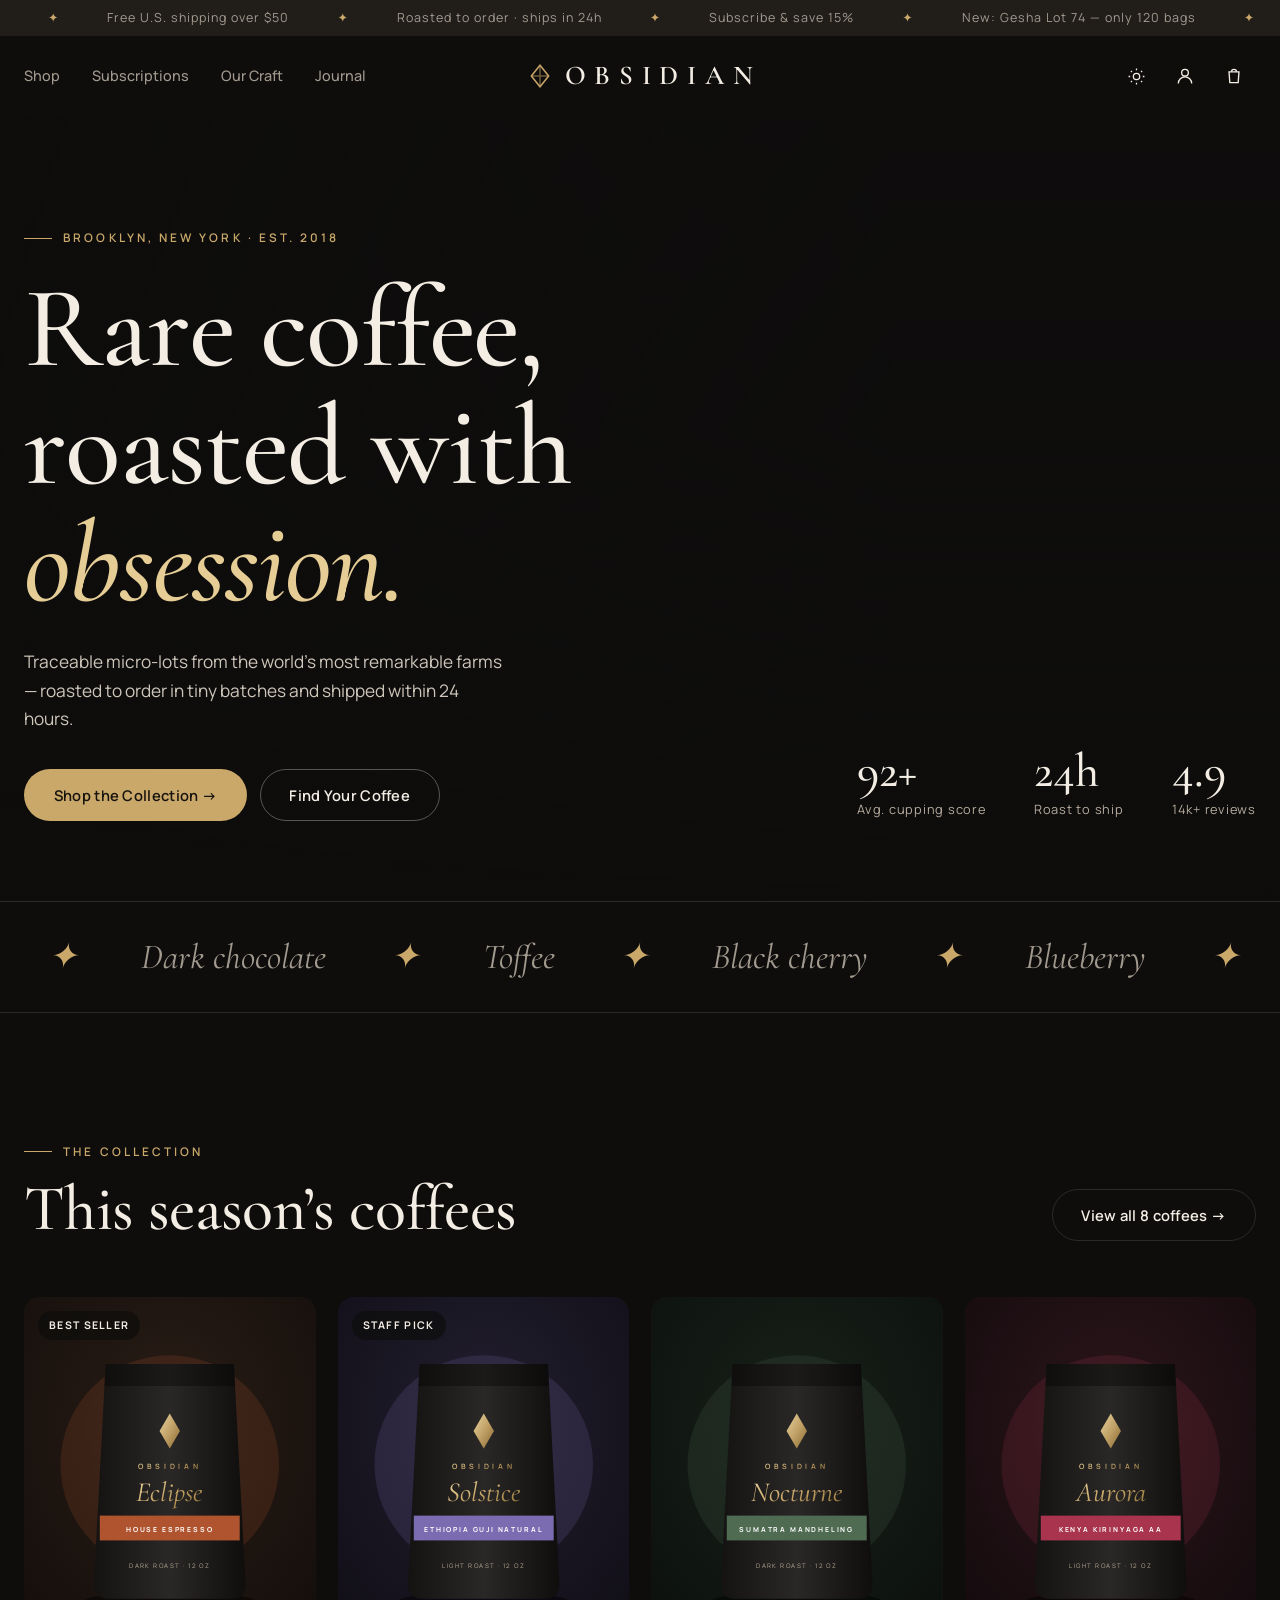
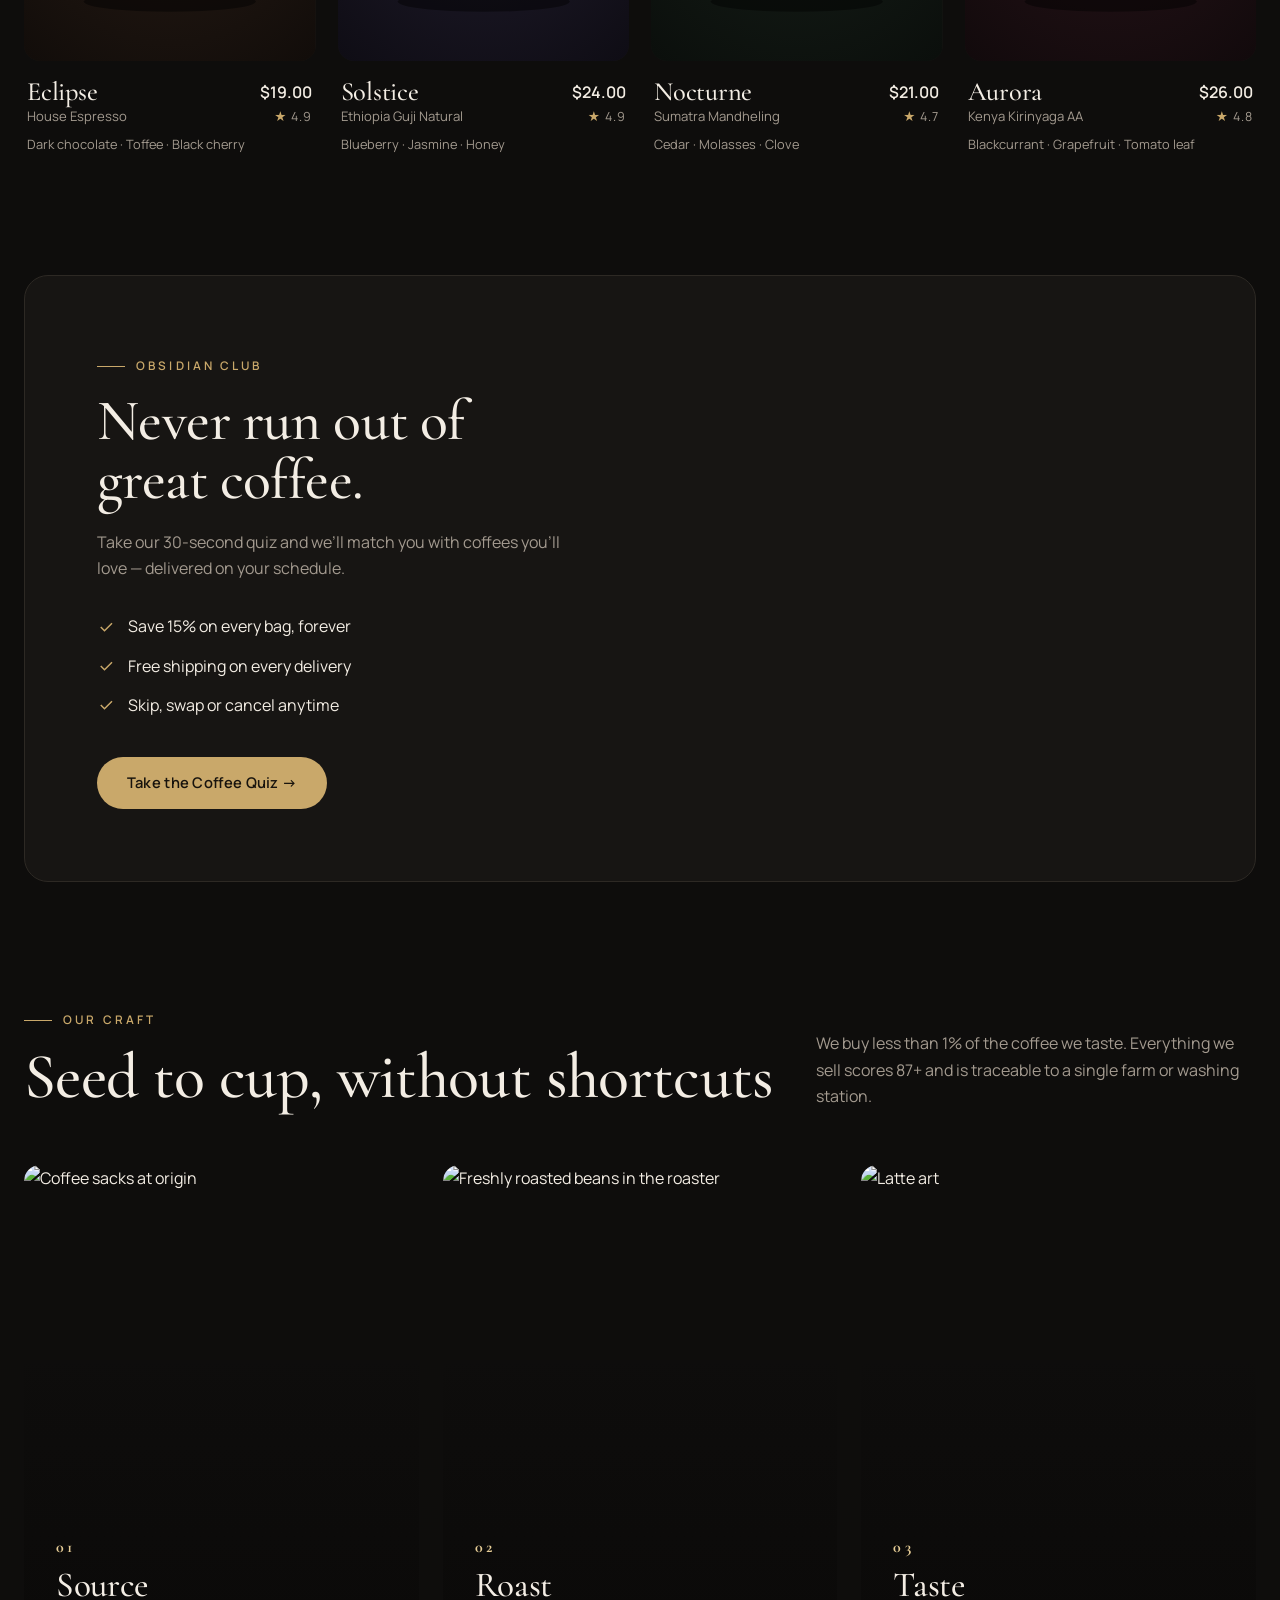
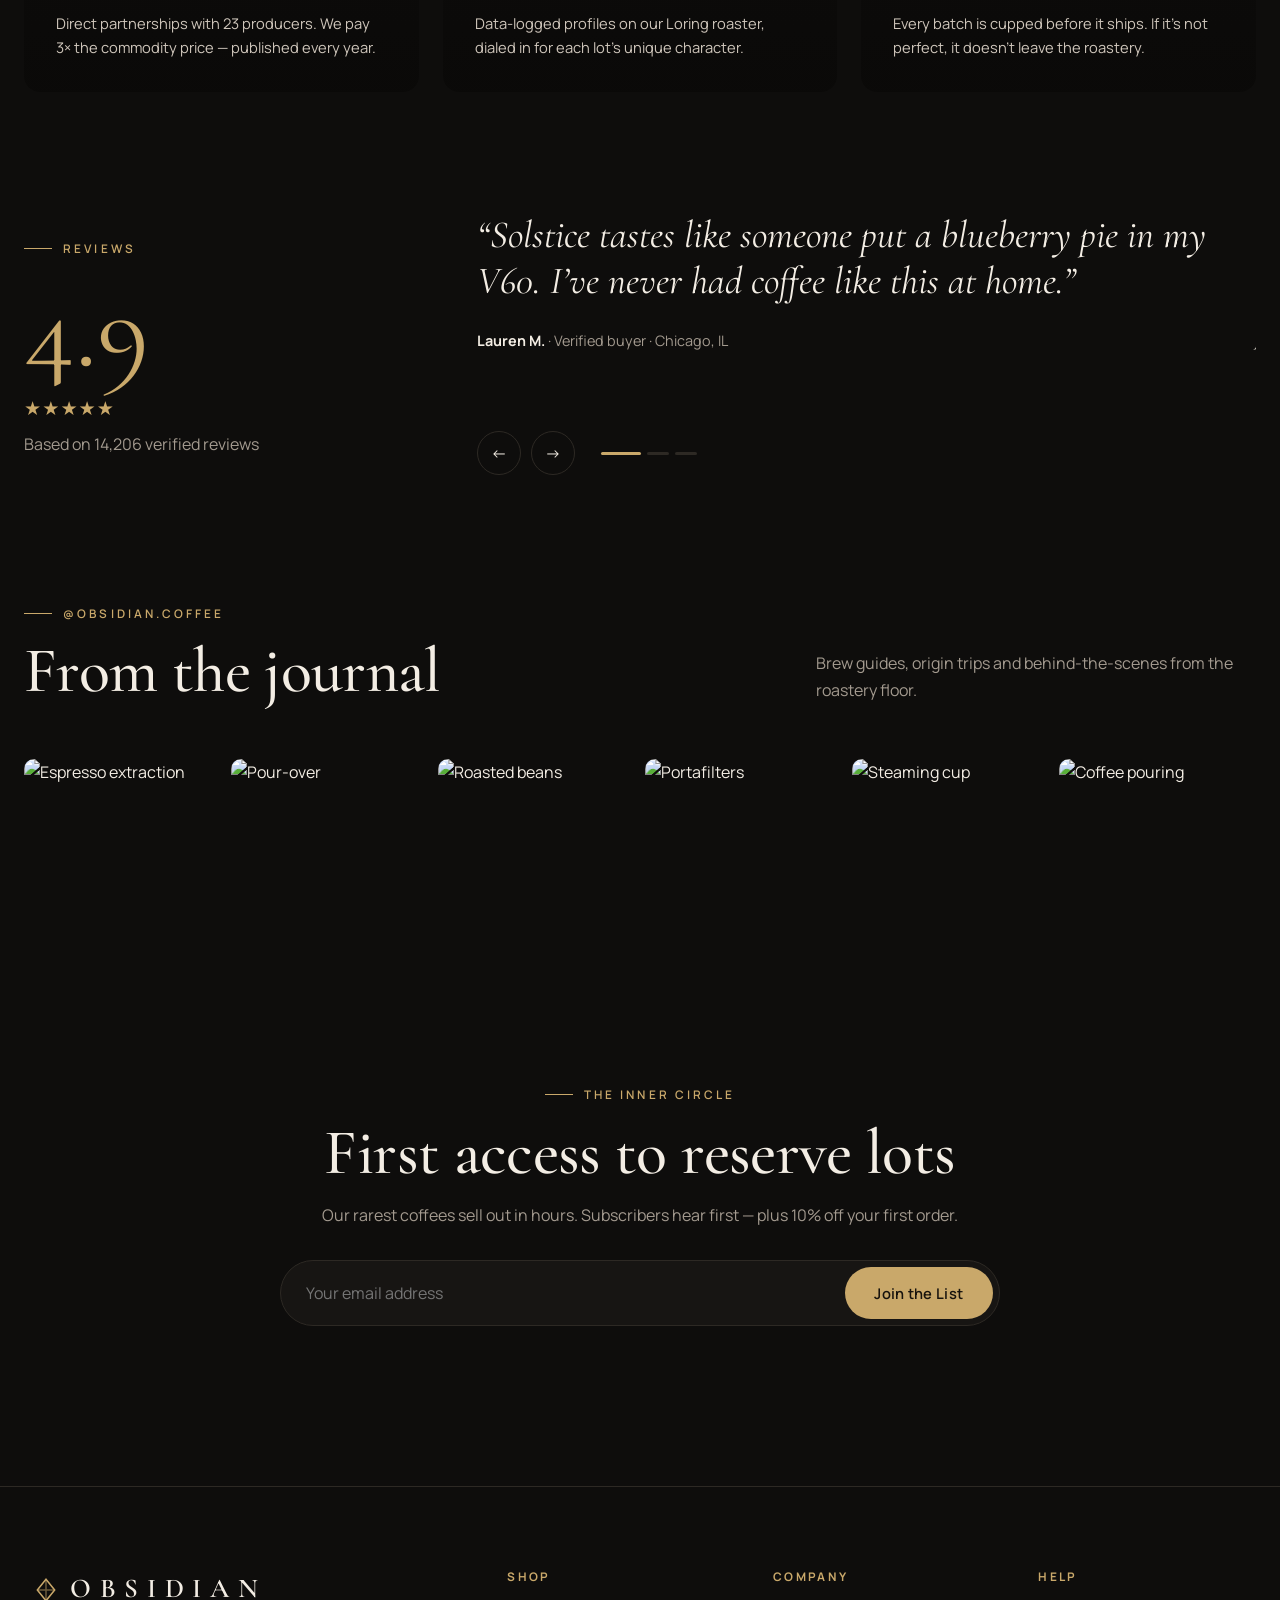
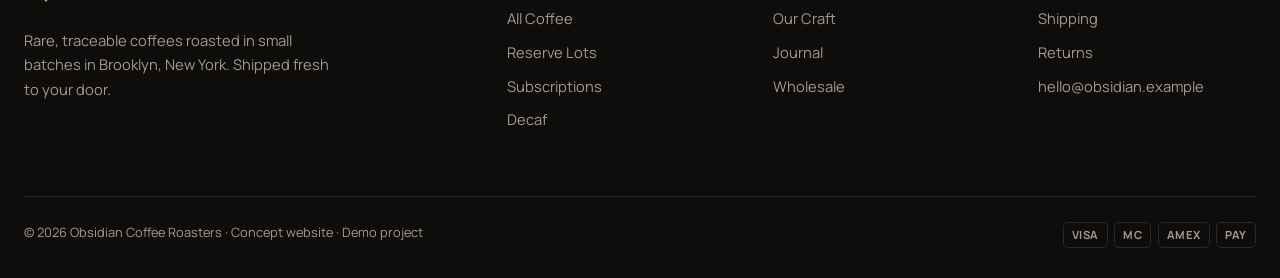
==== index.html @ 71ed1ef7 "Initial commit: Obsidian Coffee — premium e-commerce store with cart & checkout (Premium package, co" ====
<!doctype html>
<html lang="en">
<head>
<meta charset="utf-8">
<meta name="viewport" content="width=device-width, initial-scale=1">
<title>Obsidian Coffee Roasters — Rare Coffee, Roasted with Obsession</title>
<meta name="description" content="Rare, traceable specialty coffee roasted to order in Brooklyn, NY. Shop single origins, reserve lots and flexible subscriptions.">
<link rel="preconnect" href="https://fonts.googleapis.com"><link rel="preconnect" href="https://fonts.gstatic.com" crossorigin>
<link href="https://fonts.googleapis.com/css2?family=Cormorant+Garamond:ital,wght@0,500;0,600;1,500&family=Manrope:wght@400;500;600;700;800&display=swap" rel="stylesheet">
<link rel="icon" href="data:image/svg+xml,<svg xmlns='http://www.w3.org/2000/svg' viewBox='0 0 24 24'><rect width='24' height='24' rx='5' fill='%230e0d0c'/><path d='M12 3l7 9-7 9-7-9z' fill='%23c9a86a'/></svg>">
<link rel="stylesheet" href="assets/app.css">
</head>
<body data-page="home">
<div id="header"></div>

<main>
<section class="hero">
  <div class="hero-bg"></div>
  <div class="container">
    <span class="eyebrow fade-up">Brooklyn, New York · Est. 2018</span>
    <h1><span class="split-line"><span>Rare coffee,</span></span><span class="split-line"><span>roasted with</span></span><span class="split-line"><span><em>obsession.</em></span></span></h1>
    <div class="hero-row">
      <div class="fade-up">
        <p>Traceable micro-lots from the world’s most remarkable farms — roasted to order in tiny batches and shipped within 24 hours.</p>
        <div class="hero-actions">
          <a href="shop.html" class="btn btn-gold">Shop the Collection →</a>
          <a href="subscribe.html" class="btn btn-line">Find Your Coffee</a>
        </div>
      </div>
      <div class="hero-stats fade-up">
        <div><strong>92+</strong><span>Avg. cupping score</span></div>
        <div><strong>24h</strong><span>Roast to ship</span></div>
        <div><strong>4.9</strong><span>14k+ reviews</span></div>
      </div>
    </div>
  </div>
</section>

<div class="ticker"><div class="marquee" id="notesTicker"></div></div>

<section>
  <div class="container">
    <div class="section-head reveal">
      <div><span class="eyebrow">The Collection</span><h2>This season’s coffees</h2></div>
      <a href="shop.html" class="btn btn-line">View all 8 coffees →</a>
    </div>
    <div class="products" id="featured"></div>
  </div>
</section>

<section style="padding-top:0">
  <div class="container">
    <div class="sub-banner reveal">
      <div class="copy">
        <span class="eyebrow">Obsidian Club</span>
        <h2>Never run out of great coffee.</h2>
        <p>Take our 30-second quiz and we’ll match you with coffees you’ll love — delivered on your schedule.</p>
        <ul>
          <li><svg width="18" height="18" fill="none" stroke="currentColor" stroke-width="2" viewBox="0 0 24 24"><path d="M5 12l5 5L20 7"/></svg>Save 15% on every bag, forever</li>
          <li><svg width="18" height="18" fill="none" stroke="currentColor" stroke-width="2" viewBox="0 0 24 24"><path d="M5 12l5 5L20 7"/></svg>Free shipping on every delivery</li>
          <li><svg width="18" height="18" fill="none" stroke="currentColor" stroke-width="2" viewBox="0 0 24 24"><path d="M5 12l5 5L20 7"/></svg>Skip, swap or cancel anytime</li>
        </ul>
        <a href="subscribe.html" class="btn btn-gold">Take the Coffee Quiz →</a>
      </div>
      <div class="img" role="img" aria-label="Pour-over coffee"></div>
    </div>
  </div>
</section>

<section id="process" style="padding-top:0">
  <div class="container">
    <div class="section-head reveal">
      <div><span class="eyebrow">Our Craft</span><h2>Seed to cup, without shortcuts</h2></div>
      <p>We buy less than 1% of the coffee we taste. Everything we sell scores 87+ and is traceable to a single farm or washing station.</p>
    </div>
    <div class="process">
      <article class="reveal"><img src="https://images.unsplash.com/photo-1465176728568-7da7e336b1e9?auto=format&fit=crop&w=900&q=80" alt="Coffee sacks at origin" loading="lazy"><div class="txt"><b>01</b><h3>Source</h3><p>Direct partnerships with 23 producers. We pay 3× the commodity price — published every year.</p></div></article>
      <article class="reveal"><img src="https://images.unsplash.com/photo-1777383504831-d0f3c6e0486e?auto=format&fit=crop&w=900&q=80" alt="Freshly roasted beans in the roaster" loading="lazy"><div class="txt"><b>02</b><h3>Roast</h3><p>Data-logged profiles on our Loring roaster, dialed in for each lot’s unique character.</p></div></article>
      <article class="reveal"><img src="https://images.unsplash.com/photo-1512568400610-62da28bc8a13?auto=format&fit=crop&w=900&q=80" alt="Latte art" loading="lazy"><div class="txt"><b>03</b><h3>Taste</h3><p>Every batch is cupped before it ships. If it’s not perfect, it doesn’t leave the roastery.</p></div></article>
    </div>
  </div>
</section>

<section style="padding-top:0">
  <div class="container reviews-wrap">
    <div class="reveal">
      <span class="eyebrow">Reviews</span>
      <div class="score" style="margin-top:1rem">4.9</div>
      <div class="stars" style="font-size:1.2rem;margin:.4rem 0">★★★★★</div>
      <p class="muted">Based on 14,206 verified reviews</p>
    </div>
    <div class="slider reveal">
      <div class="slides" id="slides">
        <div class="slide"><blockquote>“Solstice tastes like someone put a blueberry pie in my V60. I’ve never had coffee like this at home.”</blockquote><cite><b>Lauren M.</b> · Verified buyer · Chicago, IL</cite></div>
        <div class="slide"><blockquote>“The subscription is flawless. Fresh bags show up right before I run out, and the Gesha was worth every penny.”</blockquote><cite><b>Daniel R.</b> · Obsidian Club member · Austin, TX</cite></div>
        <div class="slide"><blockquote>“Eclipse is the best espresso blend I’ve pulled on my machine. Thick, sweet, chocolatey — café quality.”</blockquote><cite><b>Ashley K.</b> · Verified buyer · San Diego, CA</cite></div>
      </div>
      <div class="slider-nav">
        <button class="icon-btn" id="prev" aria-label="Previous review" style="border-color:var(--line)">←</button>
        <button class="icon-btn" id="next" aria-label="Next review" style="border-color:var(--line)">→</button>
        <div class="dots" id="dots"><i class="on"></i><i></i><i></i></div>
      </div>
    </div>
  </div>
</section>

<section id="journal" style="padding-top:0">
  <div class="container">
    <div class="section-head reveal"><div><span class="eyebrow">@obsidian.coffee</span><h2>From the journal</h2></div><p>Brew guides, origin trips and behind-the-scenes from the roastery floor.</p></div>
    <div class="insta reveal">
      <a href="#" onclick="toast('Journal posts open in the full CMS build');return false"><img src="https://images.unsplash.com/photo-1609050471053-8636409f9f5b?auto=format&fit=crop&w=500&q=80" alt="Espresso extraction" loading="lazy"></a>
      <a href="#" onclick="toast('Journal posts open in the full CMS build');return false"><img src="https://images.unsplash.com/photo-1541469406036-71229832e06e?auto=format&fit=crop&w=500&q=80" alt="Pour-over" loading="lazy"></a>
      <a href="#" onclick="toast('Journal posts open in the full CMS build');return false"><img src="https://images.unsplash.com/photo-1773118360501-00f979fd9322?auto=format&fit=crop&w=500&q=80" alt="Roasted beans" loading="lazy"></a>
      <a href="#" onclick="toast('Journal posts open in the full CMS build');return false"><img src="https://images.unsplash.com/photo-1553292218-4892c2e7e1ae?auto=format&fit=crop&w=500&q=80" alt="Portafilters" loading="lazy"></a>
      <a href="#" onclick="toast('Journal posts open in the full CMS build');return false"><img src="https://images.unsplash.com/photo-1771736385651-c071580a9d78?auto=format&fit=crop&w=500&q=80" alt="Steaming cup" loading="lazy"></a>
      <a href="#" onclick="toast('Journal posts open in the full CMS build');return false"><img src="https://images.unsplash.com/photo-1758221054731-744af4bf4d68?auto=format&fit=crop&w=500&q=80" alt="Coffee pouring" loading="lazy"></a>
    </div>
  </div>
</section>

<section style="padding-top:0">
  <div class="container">
    <div class="news reveal">
      <span class="eyebrow">The Inner Circle</span>
      <h2>First access to reserve lots</h2>
      <p>Our rarest coffees sell out in hours. Subscribers hear first — plus 10% off your first order.</p>
      <form id="newsForm" novalidate><input type="email" placeholder="Your email address" aria-label="Email address" required><button class="btn btn-gold">Join the List</button></form>
    </div>
  </div>
</section>
</main>

<div id="footer"></div>
<script src="assets/app.js"></script>
<script>
document.getElementById('featured').innerHTML = PRODUCTS.slice(0, 4).map(productCard).join('');
const notes = [...new Set(PRODUCTS.flatMap(p => p.notes))];
document.getElementById('notesTicker').innerHTML = [...notes, ...notes].map(n => `<span>${n}</span>`).join('');
// review slider
let s = 0; const slides = document.getElementById('slides'), dots = [...document.querySelectorAll('#dots i')];
const go = n => { s = (n + 3) % 3; slides.style.transform = `translateX(-${s * 100}%)`; dots.forEach((d, i) => d.classList.toggle('on', i === s)); };
document.getElementById('prev').onclick = () => { go(s - 1); clearInterval(auto); };
document.getElementById('next').onclick = () => { go(s + 1); clearInterval(auto); };
const auto = setInterval(() => go(s + 1), 6000);
document.getElementById('newsForm').addEventListener('submit', e => {
  e.preventDefault(); const inp = e.target.querySelector('input');
  if (!/^\S+@\S+\.\S+$/.test(inp.value)) { inp.focus(); toast('Please enter a valid email'); return; }
  e.target.reset(); toast('Welcome! Your 10% code: WELCOME10');
});
observeReveals();
</script>
</body>
</html>
---- assets/app.css ----
:root{
  --bg:#0e0d0c; --surface:#171513; --surface-2:#211e1a; --text:#f3ede4; --muted:#a39a8f; --line:#2d2924;
  --gold:#c9a86a; --gold-2:#e6cd96; --on-gold:#17130d; --danger:#e07a5f; --ok:#8fbf8f;
  --radius:16px; --shadow:0 30px 60px -30px rgba(0,0,0,.6);
  --display:'Cormorant Garamond',Georgia,serif; --sans:'Manrope',system-ui,-apple-system,Segoe UI,Roboto,sans-serif;
  color-scheme:dark;
}
[data-theme="light"]{
  --bg:#f6f2ec; --surface:#fffdf9; --surface-2:#efe8dd; --text:#1a1714; --muted:#6d645a; --line:#e2d9cc;
  --gold:#9c7a3c; --gold-2:#7d5f28; --on-gold:#fff; --shadow:0 30px 60px -30px rgba(60,40,20,.25);
  color-scheme:light;
}
*{box-sizing:border-box;margin:0;padding:0}
html{scroll-behavior:smooth}
body{font-family:var(--sans);background:var(--bg);color:var(--text);line-height:1.65;-webkit-font-smoothing:antialiased;transition:background .4s,color .4s}
body.lock{overflow:hidden}
img{max-width:100%;display:block}
a{color:inherit;text-decoration:none}
button{font:inherit;color:inherit}
.container{width:min(1280px,100% - 48px);margin-inline:auto}
h1,h2,h3{font-family:var(--display);font-weight:500;line-height:1.02;letter-spacing:-.01em}
.eyebrow{font-size:.74rem;letter-spacing:.26em;text-transform:uppercase;color:var(--gold);font-weight:600;display:inline-flex;align-items:center;gap:.7rem}
.eyebrow::before{content:"";width:28px;height:1px;background:currentColor}
.btn{display:inline-flex;align-items:center;justify-content:center;gap:.6rem;height:52px;padding:0 1.8rem;border-radius:999px;font-weight:600;font-size:.92rem;letter-spacing:.02em;border:1px solid transparent;cursor:pointer;transition:.25s;white-space:nowrap}
.btn-gold{background:var(--gold);color:var(--on-gold)}
.btn-gold:hover{background:var(--gold-2);transform:translateY(-1px)}
.btn-line{border-color:var(--line);background:transparent}
.btn-line:hover{border-color:var(--gold);color:var(--gold)}
.btn-block{width:100%}
.btn:disabled{opacity:.5;cursor:not-allowed;transform:none}
.icon-btn{width:44px;height:44px;border-radius:50%;display:grid;place-items:center;background:transparent;border:1px solid transparent;cursor:pointer;transition:.2s;position:relative}
.icon-btn:hover{border-color:var(--line);color:var(--gold)}
.cart-count{position:absolute;top:2px;right:0;min-width:19px;height:19px;padding:0 5px;border-radius:999px;background:var(--gold);color:var(--on-gold);font-size:.68rem;font-weight:800;display:grid;place-items:center;transform:scale(0);transition:.3s cubic-bezier(.3,1.6,.5,1)}
.cart-count.has{transform:scale(1)}
.bump{animation:bump .5s}
@keyframes bump{40%{transform:scale(1.35)}}
section{padding:120px 0}
.section-head{display:flex;justify-content:space-between;align-items:end;gap:2rem;margin-bottom:3.5rem;flex-wrap:wrap}
.section-head h2{font-size:clamp(2.4rem,5vw,4rem);margin-top:.9rem}
.section-head p{color:var(--muted);max-width:440px}

/* header */
.topbar{background:var(--surface-2);font-size:.78rem;letter-spacing:.08em;color:var(--muted);overflow:hidden;height:36px;display:flex;align-items:center}
.marquee{display:flex;gap:3rem;white-space:nowrap;animation:marq 40s linear infinite;padding-left:3rem}
.marquee span::before{content:"✦";color:var(--gold);margin-right:3rem}
@keyframes marq{to{transform:translateX(-50%)}}
.site-header{position:sticky;top:0;z-index:60;transition:.3s;border-bottom:1px solid transparent}
.site-header.scrolled{background:color-mix(in srgb,var(--bg) 88%,transparent);backdrop-filter:blur(14px);border-color:var(--line)}
.nav{height:80px;display:grid;grid-template-columns:1fr auto 1fr;align-items:center}
.nav-links{display:flex;gap:2rem;list-style:none;font-size:.9rem;font-weight:500}
.nav-links a{position:relative;padding:.4rem 0;color:var(--muted);transition:.2s}
.nav-links a:hover,.nav-links a.active{color:var(--text)}
.nav-links a.active::after{content:"";position:absolute;left:0;right:0;bottom:0;height:1px;background:var(--gold)}
.brand{font-family:var(--display);font-size:1.7rem;letter-spacing:.32em;font-weight:600;display:flex;align-items:center;gap:.7rem;padding-left:.32em}
.brand svg{width:26px;height:26px;color:var(--gold)}
.nav-actions{display:flex;justify-content:flex-end;gap:.3rem}
.burger{display:none}

/* hero */
.hero{position:relative;min-height:calc(100vh - 116px);display:flex;align-items:flex-end;padding:0 0 80px;overflow:hidden}
.hero-bg{position:absolute;inset:0;background:url('https://images.unsplash.com/photo-1782973510475-bfded39e3ca6?auto=format&fit=crop&w=2200&q=80') center/cover;transform:scale(1.08);animation:heroZoom 14s ease-out forwards}
.hero-bg::after{content:"";position:absolute;inset:0;background:linear-gradient(180deg,rgba(14,13,12,.35) 0%,rgba(14,13,12,.2) 40%,rgba(14,13,12,.95) 100%),linear-gradient(90deg,rgba(14,13,12,.7),transparent 70%)}
@keyframes heroZoom{to{transform:scale(1)}}
.hero .container{position:relative;color:#f3ede4}
.hero h1{font-size:clamp(3.4rem,9vw,8.4rem);max-width:1000px;margin:1.4rem 0 1.6rem}
.hero h1 em{color:var(--gold-2);font-style:italic}
[data-theme="light"] .hero h1 em{color:#e6cd96}
.hero p{max-width:480px;color:#cfc6bb;font-size:1.08rem}
.hero-row{display:flex;justify-content:space-between;align-items:end;gap:2rem;flex-wrap:wrap}
.hero-actions{display:flex;gap:.8rem;margin-top:2.2rem;flex-wrap:wrap}
.hero .btn-line{color:#f3ede4;border-color:rgba(255,255,255,.3)}
.hero-stats{display:flex;gap:3rem}
.hero-stats strong{font-family:var(--display);font-size:3rem;font-weight:500;display:block;line-height:1;color:#f3ede4}
.hero-stats span{font-size:.8rem;color:#b5aa9d;letter-spacing:.06em}
.split-line{display:block;overflow:hidden}
.split-line>span{display:block;transform:translateY(105%);animation:rise 1s cubic-bezier(.2,.8,.2,1) forwards}
.split-line:nth-child(2)>span{animation-delay:.12s}.split-line:nth-child(3)>span{animation-delay:.24s}
@keyframes rise{to{transform:none}}
.fade-up{opacity:0;transform:translateY(20px);animation:fadeUp .9s .45s forwards}
@keyframes fadeUp{to{opacity:1;transform:none}}

/* notes ticker */
.ticker{border-block:1px solid var(--line);padding:26px 0;overflow:hidden}
.ticker .marquee{animation-duration:55s;font-family:var(--display);font-size:2.2rem;font-style:italic;color:var(--muted);gap:4rem}
.ticker .marquee span::before{margin-right:4rem}

/* product card */
.products{display:grid;grid-template-columns:repeat(4,1fr);gap:28px 22px}
.pcard{position:relative;display:flex;flex-direction:column}
.pcard .media{position:relative;aspect-ratio:4/5;border-radius:var(--radius);overflow:hidden;background:var(--surface)}
.pcard .media svg{transition:transform .8s cubic-bezier(.2,.8,.2,1)}
.pcard:hover .media svg{transform:scale(1.06)}
.pcard .tags{position:absolute;top:14px;left:14px;display:flex;gap:6px;z-index:2}
.pill{font-size:.66rem;font-weight:700;letter-spacing:.12em;text-transform:uppercase;padding:.35rem .7rem;border-radius:999px;background:rgba(14,13,12,.7);color:#f3ede4;backdrop-filter:blur(6px)}
.pill.gold{background:var(--gold);color:var(--on-gold)}
.quick{position:absolute;left:14px;right:14px;bottom:14px;z-index:2;opacity:0;transform:translateY(12px);transition:.35s;height:46px;font-size:.85rem}
.pcard:hover .quick,.pcard:focus-within .quick{opacity:1;transform:none}
.pcard .info{padding:1.1rem .2rem 0;display:flex;justify-content:space-between;gap:1rem}
.pcard h3{font-size:1.65rem}
.pcard .origin{font-size:.82rem;color:var(--muted)}
.pcard .price{font-weight:600;white-space:nowrap}
.pcard .notes{font-size:.8rem;color:var(--muted);margin-top:.35rem;padding:0 .2rem}
.stars{color:var(--gold);letter-spacing:1px;font-size:.85rem}

/* feature blocks */
.sub-banner{display:grid;grid-template-columns:1fr 1fr;border-radius:24px;overflow:hidden;background:var(--surface);border:1px solid var(--line)}
.sub-banner .copy{padding:4.5rem}
.sub-banner h2{font-size:clamp(2.4rem,4.5vw,3.8rem);margin:1rem 0 1.2rem}
.sub-banner p{color:var(--muted);margin-bottom:2rem}
.sub-banner ul{list-style:none;display:grid;gap:.8rem;margin-bottom:2.4rem}
.sub-banner li{display:flex;gap:.8rem;align-items:center}
.sub-banner li svg{color:var(--gold);flex:none}
.sub-banner .img{min-height:520px;background:url('https://images.unsplash.com/photo-1758221052634-33f352d1318b?auto=format&fit=crop&w=1200&q=80') center/cover}
.process{display:grid;grid-template-columns:repeat(3,1fr);gap:24px}
.process article{position:relative;border-radius:var(--radius);overflow:hidden;aspect-ratio:3/4;display:flex;align-items:flex-end;padding:2rem;color:#f3ede4}
.process article img{position:absolute;inset:0;width:100%;height:100%;object-fit:cover;transition:transform 1s}
.process article:hover img{transform:scale(1.05)}
.process article::after{content:"";position:absolute;inset:0;background:linear-gradient(transparent 35%,rgba(10,9,8,.92))}
.process .txt{position:relative;z-index:1}
.process b{font-family:var(--display);font-size:1rem;color:var(--gold-2);letter-spacing:.2em}
.process h3{font-size:2.2rem;margin:.4rem 0 .5rem}
.process p{font-size:.92rem;color:#cfc6bb}

/* reviews */
.reviews-wrap{display:grid;grid-template-columns:1fr 2fr;gap:4rem;align-items:center}
.score{font-family:var(--display);font-size:7rem;line-height:1;color:var(--gold)}
.slider{position:relative;overflow:hidden}
.slides{display:flex;transition:transform .7s cubic-bezier(.2,.8,.2,1)}
.slide{flex:0 0 100%;padding-right:2rem}
.slide blockquote{font-family:var(--display);font-size:clamp(1.8rem,3vw,2.6rem);line-height:1.2;font-style:italic}
.slide cite{display:block;margin-top:1.6rem;font-style:normal;color:var(--muted);font-size:.9rem}
.slide cite b{color:var(--text)}
.slider-nav{display:flex;gap:.6rem;margin-top:2rem;align-items:center}
.dots{display:flex;gap:6px;margin-left:1rem}
.dots i{width:22px;height:3px;border-radius:2px;background:var(--line);transition:.3s}
.dots i.on{background:var(--gold);width:40px}

/* insta */
.insta{display:grid;grid-template-columns:repeat(6,1fr);gap:10px}
.insta a{aspect-ratio:1;overflow:hidden;border-radius:10px;position:relative}
.insta img{width:100%;height:100%;object-fit:cover;transition:.6s}
.insta a:hover img{transform:scale(1.08);filter:brightness(.7)}

/* newsletter */
.news{text-align:center;max-width:720px;margin:auto}
.news h2{font-size:clamp(2.4rem,5vw,4rem);margin:1rem 0}
.news p{color:var(--muted)}
.news form{display:flex;gap:.6rem;margin-top:2rem;background:var(--surface);border:1px solid var(--line);border-radius:999px;padding:6px}
.news input{flex:1;background:transparent;border:0;padding:0 1.2rem;color:var(--text);font:inherit;outline:none;min-width:0}

/* footer */
footer{border-top:1px solid var(--line);padding:80px 0 30px;margin-top:40px}
.foot-grid{display:grid;grid-template-columns:2fr 1fr 1fr 1fr;gap:3rem}
footer h5{font-size:.74rem;letter-spacing:.2em;text-transform:uppercase;color:var(--gold);margin-bottom:1.2rem}
footer ul{list-style:none;display:grid;gap:.6rem;font-size:.92rem;color:var(--muted)}
footer ul a:hover{color:var(--text)}
footer p{color:var(--muted);font-size:.92rem;max-width:320px;margin-top:1rem}
.foot-bottom{display:flex;justify-content:space-between;flex-wrap:wrap;gap:1rem;margin-top:4rem;padding-top:1.6rem;border-top:1px solid var(--line);font-size:.8rem;color:var(--muted)}
.pay-icons{display:flex;gap:.4rem}
.pay-icons span{border:1px solid var(--line);border-radius:5px;padding:.15rem .5rem;font-size:.7rem;font-weight:700;letter-spacing:.05em}

/* cart drawer */
.overlay{position:fixed;inset:0;background:rgba(0,0,0,.55);backdrop-filter:blur(3px);z-index:90;opacity:0;pointer-events:none;transition:.35s}
.overlay.open{opacity:1;pointer-events:auto}
.drawer{position:fixed;top:0;right:0;bottom:0;width:min(440px,100%);background:var(--surface);z-index:100;transform:translateX(100%);transition:transform .45s cubic-bezier(.2,.8,.2,1);display:flex;flex-direction:column;border-left:1px solid var(--line)}
.drawer.open{transform:none}
.drawer-head{display:flex;justify-content:space-between;align-items:center;padding:1.4rem 1.6rem;border-bottom:1px solid var(--line)}
.drawer-head h3{font-size:1.9rem}
.ship-bar{padding:1rem 1.6rem;border-bottom:1px solid var(--line);font-size:.85rem}
.ship-bar .track{height:4px;background:var(--surface-2);border-radius:2px;margin-top:.6rem;overflow:hidden}
.ship-bar .fill{height:100%;background:var(--gold);transition:width .5s}
.drawer-body{flex:1;overflow-y:auto;padding:.4rem 1.6rem}
.line-item{display:grid;grid-template-columns:76px 1fr auto;gap:1rem;padding:1.2rem 0;border-bottom:1px solid var(--line)}
.line-item .thumb{width:76px;height:92px;border-radius:10px;overflow:hidden}
.line-item h4{font-family:var(--display);font-size:1.3rem;font-weight:500;line-height:1.1}
.line-item small{color:var(--muted);font-size:.78rem;display:block;margin-top:.2rem}
.line-item .right{text-align:right;display:flex;flex-direction:column;justify-content:space-between;align-items:flex-end}
.qty{display:inline-flex;align-items:center;border:1px solid var(--line);border-radius:999px;margin-top:.7rem}
.qty button{width:30px;height:30px;background:none;border:0;cursor:pointer;font-size:1rem}
.qty button:hover{color:var(--gold)}
.qty span{min-width:22px;text-align:center;font-size:.88rem;font-weight:600}
.remove{background:none;border:0;color:var(--muted);font-size:.76rem;text-decoration:underline;cursor:pointer}
.remove:hover{color:var(--danger)}
.empty{text-align:center;padding:4rem 1rem;color:var(--muted)}
.empty svg{margin:0 auto 1rem;color:var(--line)}
.drawer-foot{padding:1.4rem 1.6rem;border-top:1px solid var(--line);display:grid;gap:.9rem}
.row{display:flex;justify-content:space-between;font-size:.92rem}
.row.total{font-size:1.1rem;font-weight:700}
.muted{color:var(--muted)}
.upsell{background:var(--surface-2);border-radius:12px;padding:.9rem;display:flex;gap:.9rem;align-items:center;margin:1rem 0}
.upsell .thumb{width:54px;height:64px;border-radius:8px;overflow:hidden;flex:none}
.upsell div{flex:1;font-size:.85rem}
.upsell b{font-family:var(--display);font-size:1.15rem;font-weight:500;display:block}
.upsell button{height:36px;padding:0 1rem;font-size:.78rem}

/* toast */
.toast{position:fixed;left:50%;bottom:30px;z-index:120;transform:translate(-50%,30px);opacity:0;pointer-events:none;background:var(--text);color:var(--bg);padding:.95rem 1.4rem;border-radius:999px;font-size:.9rem;font-weight:600;transition:.35s;display:flex;align-items:center;gap:.6rem;box-shadow:var(--shadow)}
.toast.show{opacity:1;transform:translate(-50%,0)}

/* page hero */
.page-hero{padding:80px 0 50px}
.page-hero h1{font-size:clamp(3rem,7vw,6rem);margin:1rem 0}
.page-hero p{color:var(--muted);max-width:560px}
.crumbs{font-size:.8rem;color:var(--muted);letter-spacing:.06em;margin-bottom:1.4rem}
.crumbs a:hover{color:var(--gold)}

/* shop */
.shop{display:grid;grid-template-columns:260px 1fr;gap:3rem;align-items:start;padding-bottom:100px}
.sidebar{position:sticky;top:100px;display:grid;gap:2rem}
.fgroup h4{font-size:.74rem;letter-spacing:.2em;text-transform:uppercase;color:var(--gold);margin-bottom:1rem;font-weight:700}
.check{display:flex;align-items:center;gap:.7rem;padding:.35rem 0;cursor:pointer;font-size:.92rem;color:var(--muted)}
.check:hover{color:var(--text)}
.check input{appearance:none;width:18px;height:18px;border:1px solid var(--line);border-radius:5px;display:grid;place-items:center;cursor:pointer;flex:none}
.check input:checked{background:var(--gold);border-color:var(--gold)}
.check input:checked::after{content:"✓";color:var(--on-gold);font-size:.72rem;font-weight:800}
.check .n{margin-left:auto;font-size:.78rem}
.search{position:relative}
.search input,.field,select.field{width:100%;height:48px;background:var(--surface);border:1px solid var(--line);border-radius:12px;padding:0 1rem 0 2.8rem;color:var(--text);font:inherit;outline:none;transition:.2s}
.search input:focus,.field:focus{border-color:var(--gold)}
.search svg{position:absolute;left:1rem;top:50%;transform:translateY(-50%);color:var(--muted)}
input[type=range]{width:100%;accent-color:var(--gold)}
.range-row{display:flex;justify-content:space-between;font-size:.85rem;color:var(--muted);margin-top:.4rem}
.toolbar{display:flex;justify-content:space-between;align-items:center;margin-bottom:1.8rem;gap:1rem;flex-wrap:wrap}
.toolbar select{height:44px;background:var(--surface);border:1px solid var(--line);border-radius:999px;padding:0 1.2rem;color:var(--text);font:inherit;cursor:pointer}
.active-filters{display:flex;gap:.5rem;flex-wrap:wrap}
.active-filters button{background:var(--surface-2);border:0;border-radius:999px;padding:.35rem .8rem;font-size:.8rem;cursor:pointer}
.active-filters button:hover{color:var(--danger)}
.shop .products{grid-template-columns:repeat(3,1fr)}
.no-results{grid-column:1/-1;text-align:center;padding:5rem 0;color:var(--muted)}
.filter-toggle{display:none}
.sidebar-head{justify-content:space-between;align-items:center}

/* product page */
.pdp{display:grid;grid-template-columns:1.15fr 1fr;gap:5rem;padding:30px 0 100px;align-items:start}
.pdp-gallery{display:grid;grid-template-columns:84px 1fr;gap:14px;position:sticky;top:100px}
.pdp-thumbs{display:grid;gap:10px;align-content:start}
.pdp-thumbs button{aspect-ratio:4/5;border-radius:10px;overflow:hidden;border:1px solid var(--line);cursor:pointer;padding:0;background:none;opacity:.6;transition:.2s}
.pdp-thumbs button.on{opacity:1;border-color:var(--gold)}
.pdp-thumbs img{width:100%;height:100%;object-fit:cover}
.pdp-main{aspect-ratio:4/5;border-radius:var(--radius);overflow:hidden;background:var(--surface);cursor:zoom-in;position:relative}
.pdp-main img,.pdp-main svg{width:100%;height:100%;object-fit:cover;transition:transform .4s}
.pdp-main.zoom img,.pdp-main.zoom svg{transform:scale(1.8)}
.pdp h1{font-size:clamp(3rem,5vw,4.6rem);margin:.8rem 0 .6rem}
.pdp .sub{color:var(--muted);font-size:1.02rem}
.pdp-rating{display:flex;gap:.7rem;align-items:center;margin:1rem 0 1.6rem;font-size:.88rem;color:var(--muted)}
.pdp-price{font-family:var(--display);font-size:2.6rem;display:flex;align-items:baseline;gap:.8rem}
.pdp-price s{font-size:1.4rem;color:var(--muted)}
.save-tag{font-family:var(--sans);font-size:.72rem;font-weight:700;letter-spacing:.1em;background:var(--gold);color:var(--on-gold);padding:.25rem .6rem;border-radius:999px}
.opt{margin-top:1.8rem}
.opt-label{display:flex;justify-content:space-between;font-size:.82rem;margin-bottom:.7rem;font-weight:600}
.opt-label span{color:var(--muted);font-weight:500}
.choices{display:flex;gap:.5rem;flex-wrap:wrap}
.choice{border:1px solid var(--line);background:transparent;border-radius:12px;padding:.75rem 1.1rem;cursor:pointer;font-size:.88rem;transition:.2s;text-align:left}
.choice small{display:block;color:var(--muted);font-size:.74rem}
.choice:hover{border-color:var(--muted)}
.choice.on{border-color:var(--gold);background:color-mix(in srgb,var(--gold) 10%,transparent)}
.purchase{display:grid;gap:.6rem;margin-top:1.8rem}
.ptype{display:flex;align-items:center;gap:1rem;border:1px solid var(--line);border-radius:14px;padding:1rem 1.2rem;cursor:pointer;transition:.2s}
.ptype.on{border-color:var(--gold)}
.ptype .radio{width:20px;height:20px;border-radius:50%;border:1.5px solid var(--muted);display:grid;place-items:center;flex:none}
.ptype.on .radio{border-color:var(--gold)}
.ptype.on .radio::after{content:"";width:10px;height:10px;border-radius:50%;background:var(--gold)}
.ptype .t{flex:1}
.ptype .t b{display:block;font-size:.95rem}
.ptype .t small{color:var(--muted)}
.ptype select{background:var(--surface-2);border:1px solid var(--line);color:var(--text);border-radius:8px;padding:.35rem .5rem;font:inherit;font-size:.8rem;margin-top:.4rem}
.buy-row{display:flex;gap:.7rem;margin-top:1.6rem}
.buy-row .qty{margin:0;height:52px}
.buy-row .qty button{width:40px;height:50px}
.buy-row .btn{flex:1}
.perks{display:grid;grid-template-columns:repeat(3,1fr);gap:.8rem;margin-top:1.6rem}
.perks div{background:var(--surface);border:1px solid var(--line);border-radius:12px;padding:.9rem;font-size:.78rem;color:var(--muted);text-align:center}
.perks svg{margin:0 auto .4rem;color:var(--gold)}
.tabs{margin-top:2.6rem;border-top:1px solid var(--line)}
.tabs-nav{display:flex;gap:2rem;border-bottom:1px solid var(--line)}
.tabs-nav button{background:none;border:0;padding:1.1rem 0;cursor:pointer;color:var(--muted);font-weight:600;font-size:.9rem;position:relative}
.tabs-nav button.on{color:var(--text)}
.tabs-nav button.on::after{content:"";position:absolute;left:0;right:0;bottom:-1px;height:2px;background:var(--gold)}
.tab-panel{display:none;padding:1.6rem 0;color:var(--muted);font-size:.95rem}
.tab-panel.on{display:block;animation:fadeUp .4s forwards;opacity:0}
.spec-list{display:grid;grid-template-columns:1fr 1fr;gap:1rem 2rem}
.spec-list div{border-bottom:1px solid var(--line);padding-bottom:.6rem}
.spec-list small{display:block;font-size:.7rem;letter-spacing:.16em;text-transform:uppercase;color:var(--gold);font-weight:700}
.spec-list span{color:var(--text)}
.flavor{display:grid;gap:.8rem;margin-top:1.4rem}
.flavor div{display:grid;grid-template-columns:90px 1fr;align-items:center;gap:1rem;font-size:.84rem}
.flavor .bar{height:4px;background:var(--surface-2);border-radius:2px;overflow:hidden}
.flavor .bar i{display:block;height:100%;background:var(--gold)}
.review-item{border-bottom:1px solid var(--line);padding:1rem 0}
.review-item b{color:var(--text)}
.recipe{display:grid;grid-template-columns:repeat(4,1fr);gap:.8rem;margin-bottom:1rem}
.recipe div{background:var(--surface);border:1px solid var(--line);border-radius:12px;padding:1rem;text-align:center}
.recipe strong{display:block;font-family:var(--display);font-size:1.7rem;color:var(--text);font-weight:500}
.stock{display:flex;align-items:center;gap:.5rem;font-size:.84rem;margin-top:1rem;color:var(--ok)}
.stock i{width:8px;height:8px;border-radius:50%;background:currentColor;box-shadow:0 0 0 4px color-mix(in srgb,currentColor 25%,transparent)}
.stock.low{color:var(--danger)}

/* checkout */
.checkout{display:grid;grid-template-columns:1.3fr 1fr;gap:4rem;padding:40px 0 100px;align-items:start}
.steps{display:flex;gap:.6rem;align-items:center;margin-bottom:2.4rem;font-size:.85rem;flex-wrap:wrap}
.steps span{color:var(--muted);display:flex;align-items:center;gap:.5rem}
.steps span b{width:26px;height:26px;border-radius:50%;border:1px solid var(--line);display:grid;place-items:center;font-size:.75rem}
.steps span.on{color:var(--text)}
.steps span.on b{background:var(--gold);color:var(--on-gold);border-color:var(--gold)}
.steps span.done b{background:var(--surface-2);color:var(--gold)}
.steps i{width:30px;height:1px;background:var(--line)}
.co-step{display:none}
.co-step.on{display:block;animation:fadeUp .5s forwards;opacity:0}
.co-step h2{font-size:2.4rem;margin-bottom:1.4rem}
.fgrid{display:grid;grid-template-columns:1fr 1fr;gap:1rem}
.fgrid .full{grid-column:1/-1}
.fgrid label{display:block;font-size:.78rem;font-weight:600;margin-bottom:.4rem;color:var(--muted)}
.fgrid .field{padding:0 1rem}
.field.invalid{border-color:var(--danger)}
.err{color:var(--danger);font-size:.75rem;margin-top:.3rem;display:none}
.invalid+.err{display:block}
.ship-opt{display:flex;align-items:center;gap:1rem;border:1px solid var(--line);border-radius:14px;padding:1.1rem 1.2rem;cursor:pointer;margin-bottom:.7rem}
.ship-opt.on{border-color:var(--gold)}
.ship-opt .t{flex:1}.ship-opt .t small{display:block;color:var(--muted)}
.demo-note{display:flex;gap:.8rem;align-items:flex-start;background:color-mix(in srgb,var(--gold) 12%,transparent);border:1px solid color-mix(in srgb,var(--gold) 40%,transparent);border-radius:12px;padding:1rem 1.1rem;font-size:.85rem;margin-bottom:1.4rem}
.demo-note svg{color:var(--gold);flex:none;margin-top:2px}
.co-nav{display:flex;justify-content:space-between;align-items:center;margin-top:2rem;gap:1rem}
.co-nav a,.co-nav .back{color:var(--muted);font-size:.9rem;background:none;border:0;cursor:pointer}
.co-nav a:hover,.co-nav .back:hover{color:var(--gold)}
.summary{background:var(--surface);border:1px solid var(--line);border-radius:20px;padding:2rem;position:sticky;top:100px}
.summary h3{font-size:1.8rem;margin-bottom:1rem}
.sum-item{display:grid;grid-template-columns:60px 1fr auto;gap:1rem;align-items:center;padding:.8rem 0}
.sum-item .thumb{width:60px;height:72px;border-radius:8px;overflow:hidden;position:relative}
.sum-item .badge{position:absolute;top:-1px;right:-1px;background:var(--muted);color:var(--bg);font-size:.66rem;font-weight:800;width:20px;height:20px;border-radius:0 0 0 8px;display:grid;place-items:center}
.sum-item b{font-family:var(--display);font-size:1.15rem;font-weight:500;display:block;line-height:1.1}
.sum-item small{color:var(--muted);font-size:.76rem}
.promo{display:flex;gap:.5rem;margin:1.2rem 0}
.promo .field{padding:0 1rem;height:46px}
.promo .btn{height:46px;padding:0 1.2rem}
.sum-rows{display:grid;gap:.6rem;border-top:1px solid var(--line);padding-top:1.2rem}
.sum-rows .total{border-top:1px solid var(--line);padding-top:1rem;margin-top:.4rem;font-size:1.2rem}
.confirm{text-align:center;max-width:640px;margin:auto;padding:80px 0 120px}
.confirm .check-circle{width:96px;height:96px;border-radius:50%;background:var(--gold);color:var(--on-gold);display:grid;place-items:center;margin:0 auto 2rem;animation:pop .6s cubic-bezier(.3,1.6,.5,1)}
@keyframes pop{from{transform:scale(0)}}
.confirm h1{font-size:clamp(2.8rem,6vw,4.6rem);margin-bottom:1rem}
.confirm p{color:var(--muted)}
.order-box{background:var(--surface);border:1px solid var(--line);border-radius:16px;padding:1.6rem;margin:2.4rem 0;text-align:left;display:grid;grid-template-columns:1fr 1fr;gap:1rem}
.order-box small{display:block;color:var(--muted);font-size:.72rem;letter-spacing:.14em;text-transform:uppercase}

/* quiz */
.quiz{max-width:900px;margin:auto;padding:20px 0 120px}
.progress{height:3px;background:var(--surface-2);border-radius:2px;margin-bottom:3rem;overflow:hidden}
.progress i{display:block;height:100%;background:var(--gold);transition:width .5s}
.q{display:none;text-align:center}
.q.on{display:block;animation:fadeUp .5s forwards;opacity:0}
.q h2{font-size:clamp(2.2rem,5vw,3.6rem);margin:1rem 0 2.6rem}
.opts{display:grid;grid-template-columns:repeat(auto-fit,minmax(190px,1fr));gap:1rem}
.optc{background:var(--surface);border:1px solid var(--line);border-radius:18px;padding:2rem 1.4rem;cursor:pointer;transition:.25s;text-align:center}
.optc:hover{border-color:var(--gold);transform:translateY(-4px)}
.optc .ico{font-size:2rem;margin-bottom:.8rem}
.optc b{display:block;font-family:var(--display);font-size:1.5rem;font-weight:500}
.optc small{color:var(--muted)}
.result{display:none;grid-template-columns:1fr 1.1fr;gap:3.5rem;align-items:center;text-align:left}
.result.on{display:grid;animation:fadeUp .6s forwards;opacity:0}
.result .media{aspect-ratio:4/5;border-radius:var(--radius);overflow:hidden}
.result h2{font-size:clamp(2.6rem,5vw,4rem);margin:.8rem 0}
.freq{display:flex;gap:.5rem;margin:1.6rem 0}

/* reveal */
.reveal{opacity:0;transform:translateY(30px);transition:opacity 1s cubic-bezier(.2,.8,.2,1),transform 1s cubic-bezier(.2,.8,.2,1)}
.reveal.in{opacity:1;transform:none}

@media (max-width:1100px){
  .products{grid-template-columns:repeat(3,1fr)}
  .shop .products{grid-template-columns:repeat(2,1fr)}
}
@media (max-width:900px){
  section{padding:84px 0}
  .container{width:min(1280px,100% - 32px)}
  .nav{grid-template-columns:auto 1fr auto}
  .brand{font-size:1.35rem;letter-spacing:.22em}
  .nav-links{position:fixed;inset:116px 0 auto 0;background:var(--bg);flex-direction:column;gap:0;padding:1rem 24px 2rem;border-bottom:1px solid var(--line);transform:translateY(-10px);opacity:0;pointer-events:none;transition:.3s;font-size:1.05rem}
  .nav-links.open{opacity:1;transform:none;pointer-events:auto}
  .nav-links a{display:block;padding:1rem 0;border-bottom:1px solid var(--line)}
  .nav-links a.active::after{display:none}
  .burger{display:grid}
  .nav>.brand{justify-self:center}
  .products{grid-template-columns:repeat(2,1fr)}
  .sub-banner,.reviews-wrap,.pdp,.checkout,.result{grid-template-columns:1fr;gap:2.5rem}
  .sub-banner .copy{padding:2.4rem}
  .sub-banner .img{min-height:320px}
  .process{grid-template-columns:1fr}
  .process article{aspect-ratio:4/3}
  .insta{grid-template-columns:repeat(3,1fr)}
  .foot-grid{grid-template-columns:1fr 1fr}
  .hero-stats{gap:2rem}
  .shop{grid-template-columns:1fr}
  .sidebar{position:fixed;inset:0 auto 0 0;width:min(340px,88%);background:var(--surface);z-index:100;padding:1.6rem;overflow-y:auto;transform:translateX(-100%);transition:.4s;border-right:1px solid var(--line);align-content:start}
  .sidebar.open{transform:none}
  .filter-toggle{display:inline-flex}
  .sidebar-head.filter-toggle{display:flex}
  .pdp-gallery{position:static;grid-template-columns:1fr}
  .pdp-thumbs{grid-template-columns:repeat(4,1fr);order:2}
  .summary{position:static;order:-1}
  .quick{opacity:1;transform:none;height:40px}
}
@media (max-width:560px){
  .icon-btn{width:40px;height:40px}
  .nav-actions [aria-label="Account"]{display:none}
  .brand{font-size:1.15rem;letter-spacing:.18em;gap:.45rem}
  .brand svg{width:20px;height:20px}
  .hero h1{font-size:3.1rem}
  .hero-stats strong{font-size:2.2rem}
  .products,.shop .products{grid-template-columns:1fr 1fr;gap:20px 12px}
  .pcard h3{font-size:1.25rem}
  .pcard .info{flex-direction:column;gap:.2rem}
  .pcard .notes{display:none}
  .quick{left:8px;right:8px;bottom:8px;font-size:.74rem;padding:0 .5rem}
  .fgrid,.order-box,.spec-list{grid-template-columns:1fr}
  .recipe{grid-template-columns:1fr 1fr}
  .perks{grid-template-columns:1fr}
  .foot-grid{grid-template-columns:1fr}
  .ticker .marquee{font-size:1.6rem}
  .news form{flex-direction:column;border-radius:18px}
  .news input{height:48px}
  .summary{padding:1.4rem}
}
@media (prefers-reduced-motion:reduce){*,*::before,*::after{animation-duration:.01ms!important;transition-duration:.01ms!important}}
.freq{flex-wrap:wrap}.freq .choice{white-space:nowrap}
html,body{overflow-x:clip}
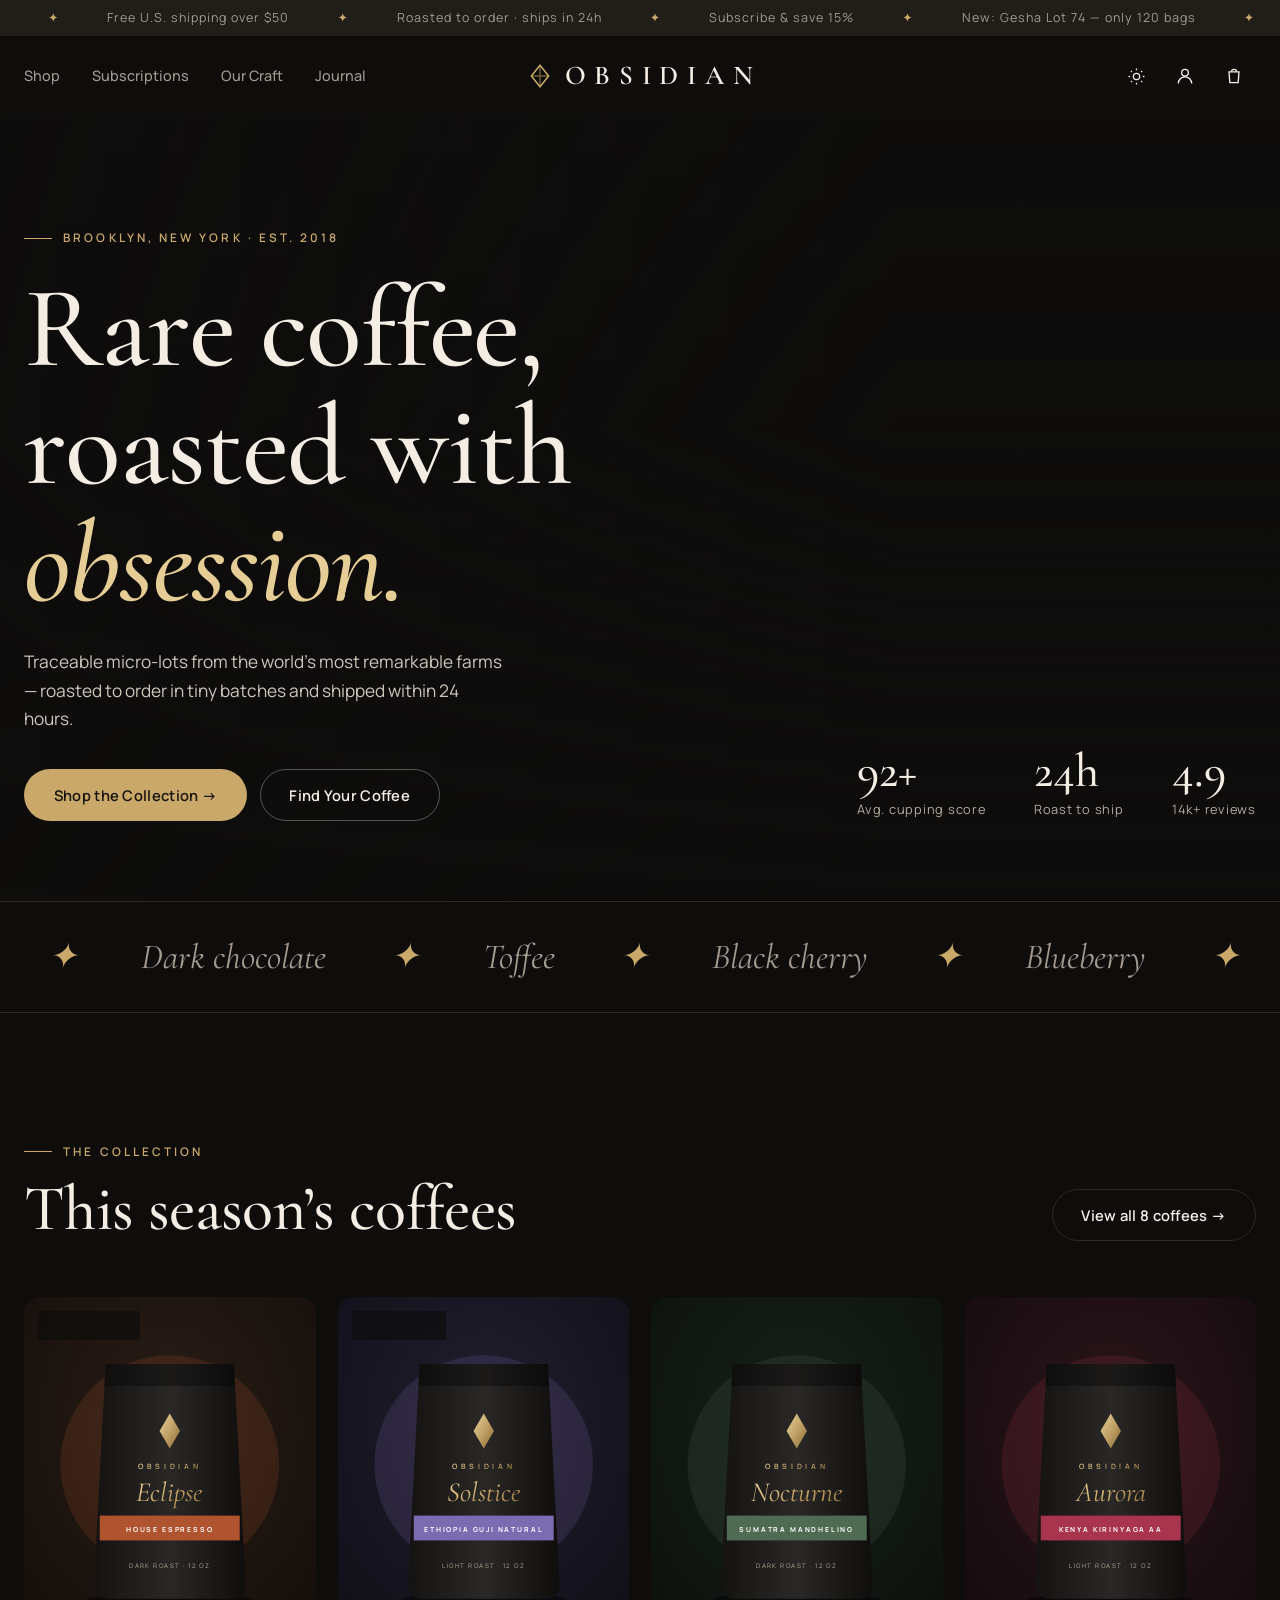
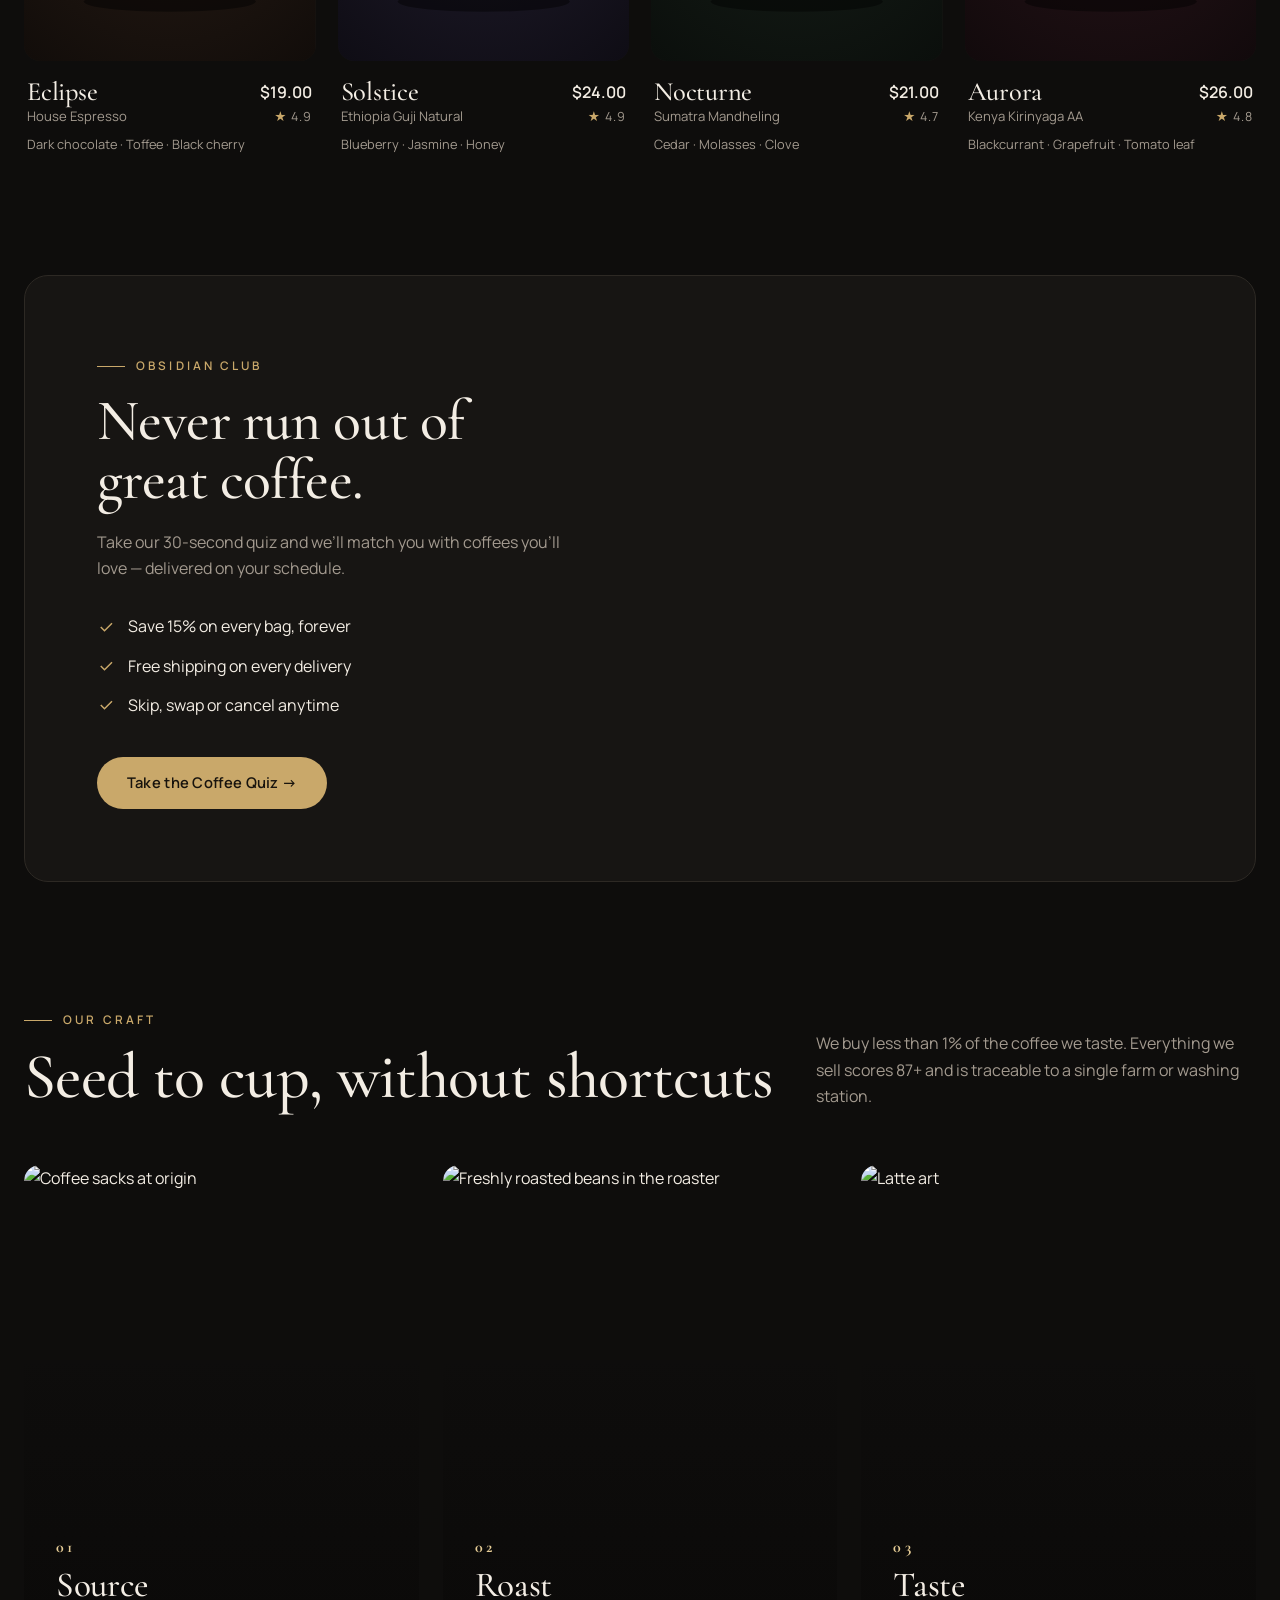
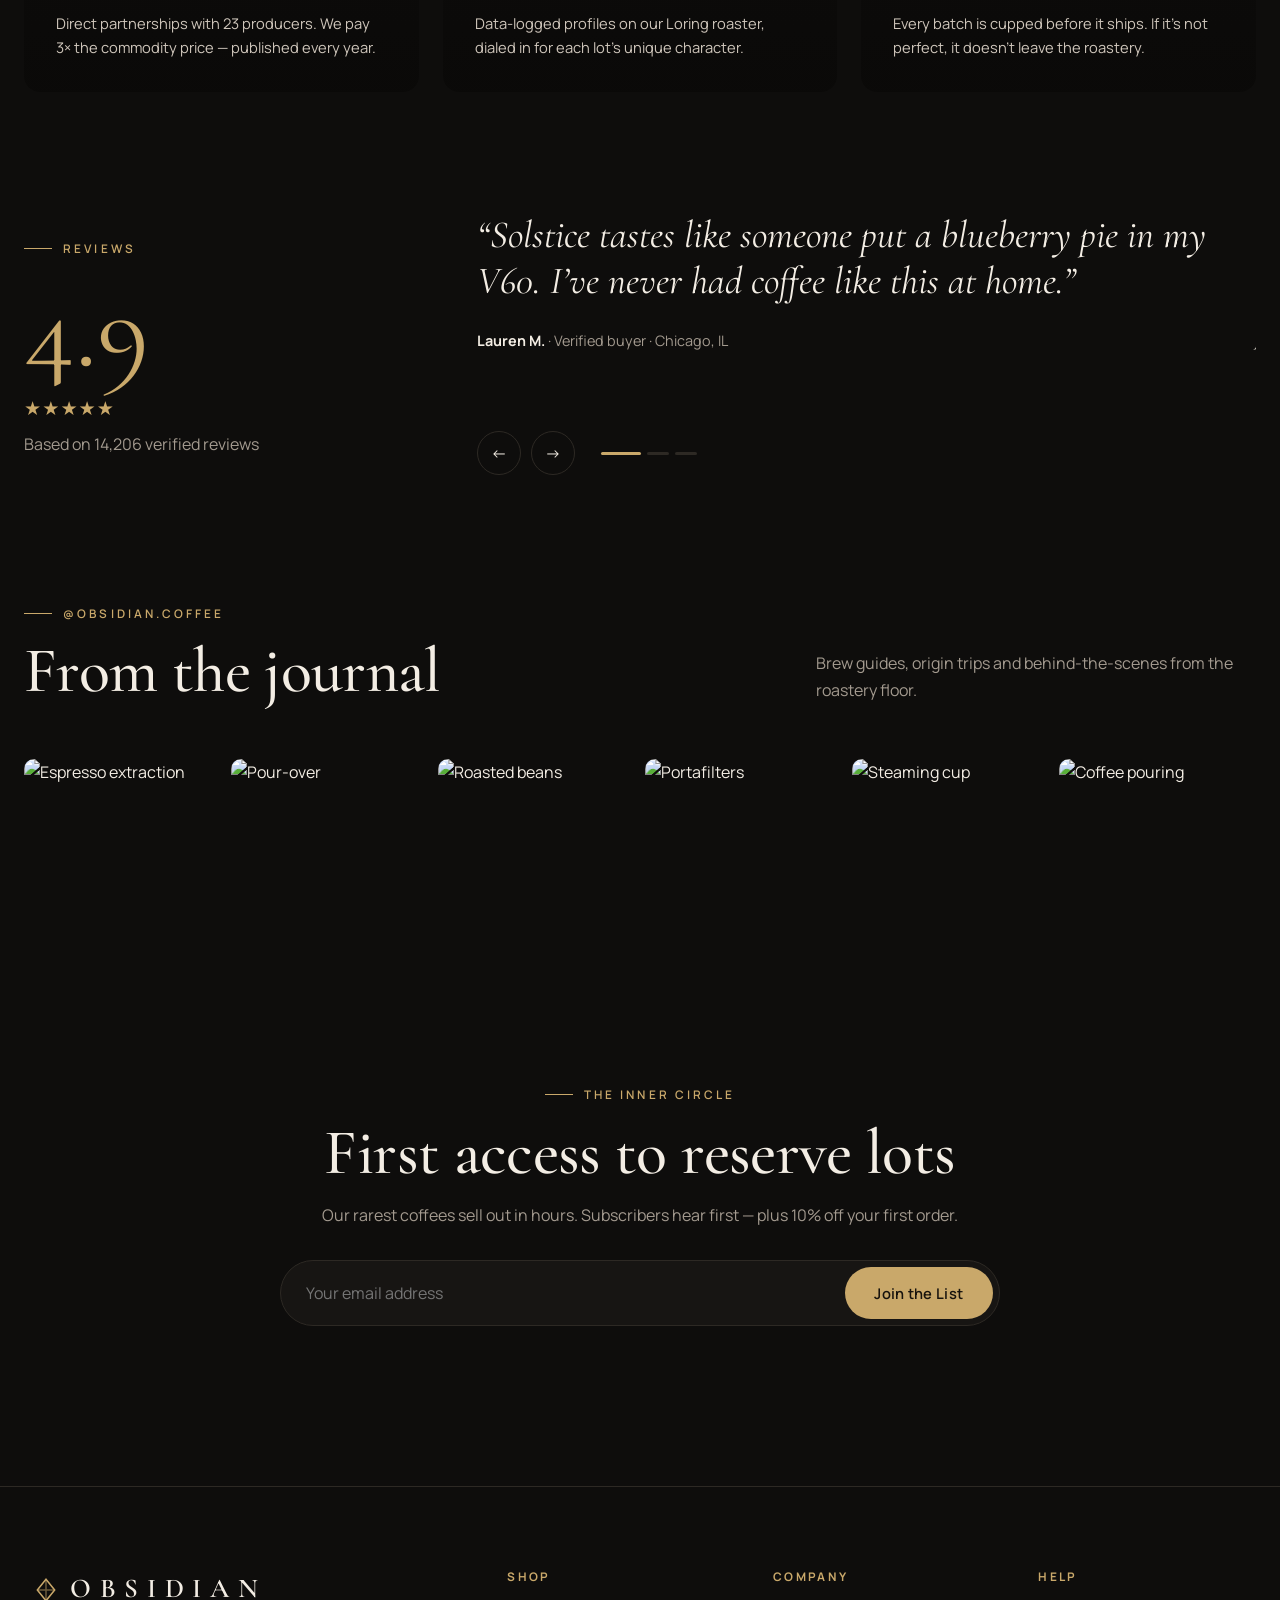
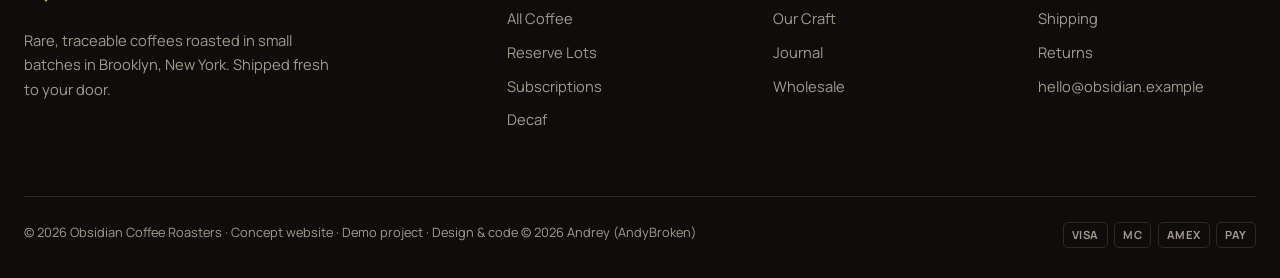
==== commit 1e9607ab: "Add copyright notice and all-rights-reserved license" ====
--- a/index.html
+++ b/index.html
@@ -1,4 +1,5 @@
 <!doctype html>
+<!-- © 2026 Andrey (github.com/AndyBroken). All rights reserved. Concept / demo project, see LICENSE. -->
 <html lang="en">
 <head>
 <meta charset="utf-8">
--- a/assets/app.css
+++ b/assets/app.css
@@ -1,3 +1,4 @@
+/*! © 2026 Andrey (github.com/AndyBroken). All rights reserved. Concept / demo project, see LICENSE. */
 :root{
   --bg:#0e0d0c; --surface:#171513; --surface-2:#211e1a; --text:#f3ede4; --muted:#a39a8f; --line:#2d2924;
   --gold:#c9a86a; --gold-2:#e6cd96; --on-gold:#17130d; --danger:#e07a5f; --ok:#8fbf8f;
